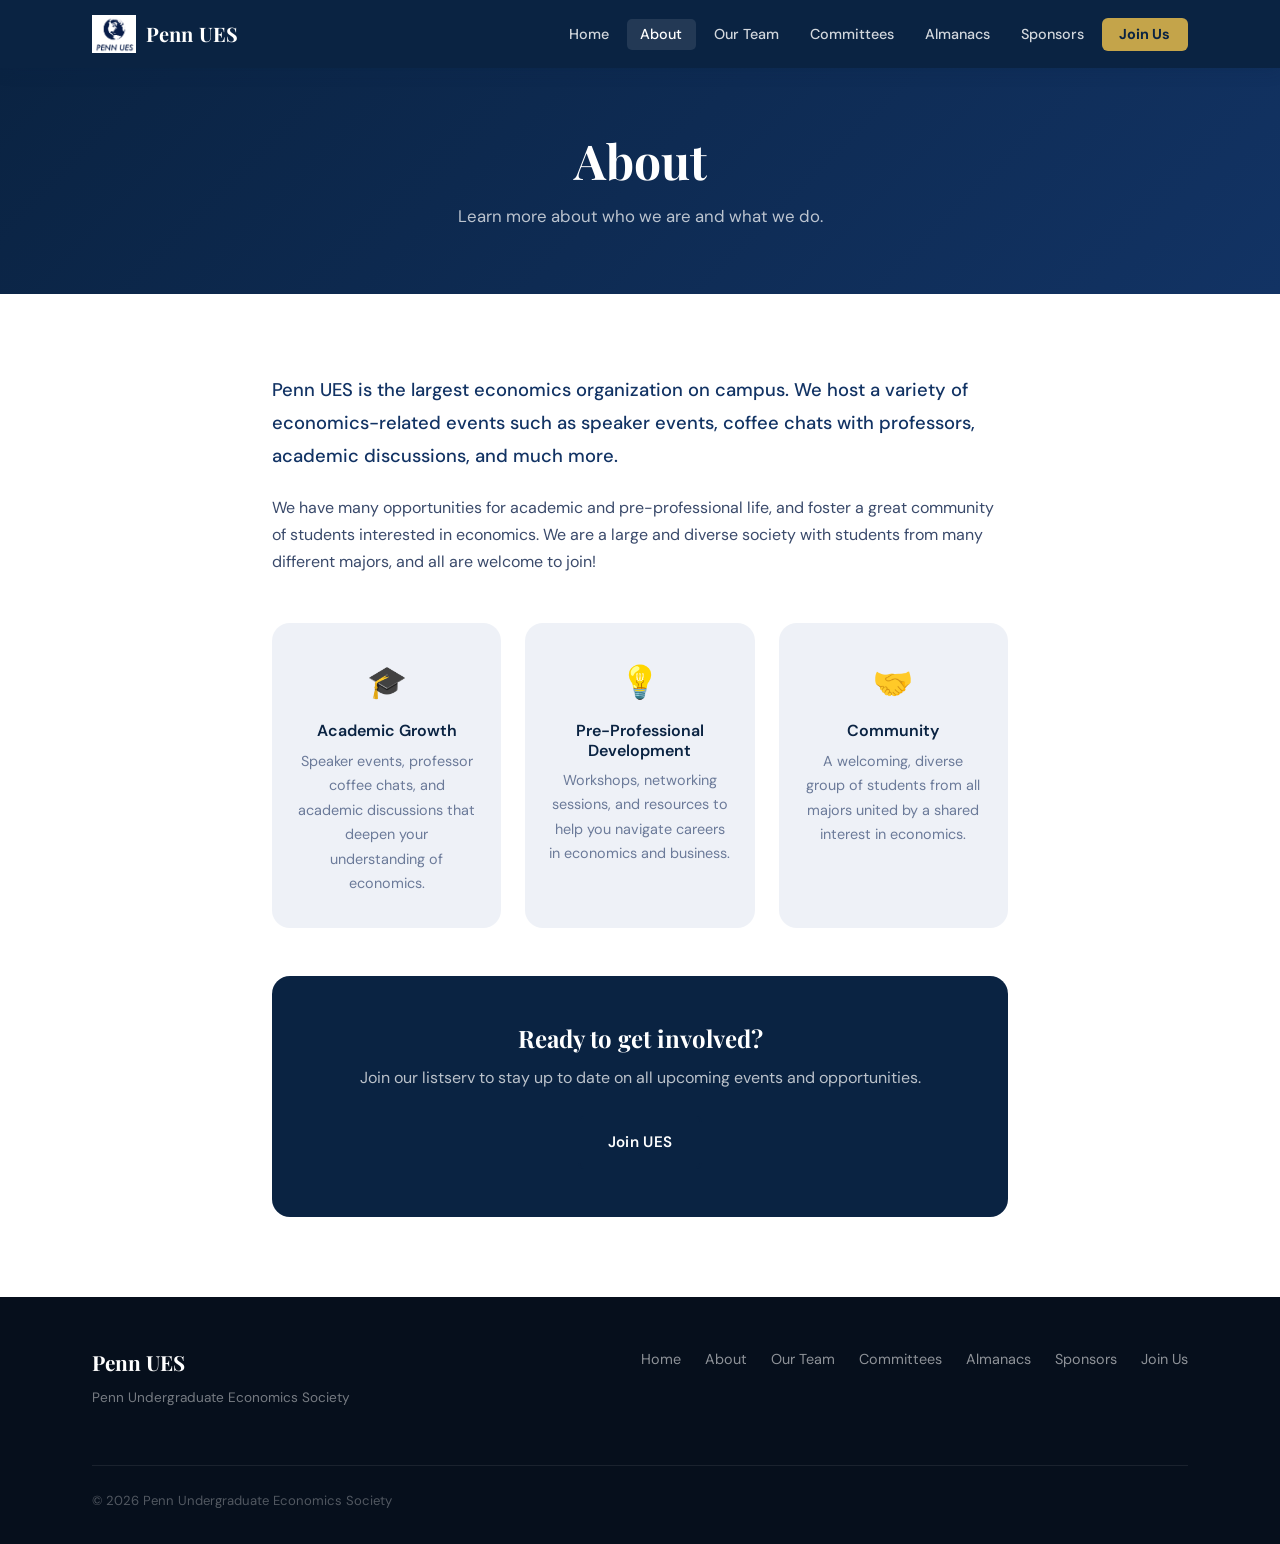
==== about.html @ 1532230e "Add files via upload" ====
<!DOCTYPE html>
<html lang="en">
<head>
  <meta charset="UTF-8">
  <meta name="viewport" content="width=device-width, initial-scale=1.0">
  <title>About – Penn UES</title>
  <link rel="stylesheet" href="css/style.css">
  <link href="https://fonts.googleapis.com/css2?family=Playfair+Display:wght@400;600;700&family=DM+Sans:wght@300;400;500;600&display=swap" rel="stylesheet">
</head>
<body>

  <nav class="navbar">
    <div class="nav-inner">
      <a href="index.html" class="nav-logo">
        <img src="images/logo.png" alt="Penn UES Logo" class="logo-img" onerror="this.style.display='none'; this.nextElementSibling.style.display='inline'">
        <span class="logo-text">Penn UES</span>
      </a>
      <button class="nav-toggle" aria-label="Toggle menu">&#9776;</button>
      <ul class="nav-links">
        <li><a href="index.html">Home</a></li>
        <li><a href="about.html" class="active">About</a></li>
        <li><a href="team.html">Our Team</a></li>
        <li><a href="committees.html">Committees</a></li>
        <li><a href="almanacs.html">Almanacs</a></li>
        <li><a href="sponsors.html">Sponsors</a></li>
        <li><a href="join.html" class="nav-cta">Join Us</a></li>
      </ul>
    </div>
  </nav>

  <section class="page-hero">
    <div class="container">
      <h1 class="page-title">About</h1>
      <p class="page-sub">Learn more about who we are and what we do.</p>
    </div>
  </section>

  <section class="section">
    <div class="container narrow">
      <p class="lead-text">Penn UES is the largest economics organization on campus. We host a variety of economics-related events such as speaker events, coffee chats with professors, academic discussions, and much more.</p>
      <p>We have many opportunities for academic and pre-professional life, and foster a great community of students interested in economics. We are a large and diverse society with students from many different majors, and all are welcome to join!</p>

      <div class="about-pillars">
        <div class="pillar">
          <div class="pillar-icon">🎓</div>
          <h3>Academic Growth</h3>
          <p>Speaker events, professor coffee chats, and academic discussions that deepen your understanding of economics.</p>
        </div>
        <div class="pillar">
          <div class="pillar-icon">💡</div>
          <h3>Pre-Professional Development</h3>
          <p>Workshops, networking sessions, and resources to help you navigate careers in economics and business.</p>
        </div>
        <div class="pillar">
          <div class="pillar-icon">🤝</div>
          <h3>Community</h3>
          <p>A welcoming, diverse group of students from all majors united by a shared interest in economics.</p>
        </div>
      </div>

      <div class="cta-block">
        <h2>Ready to get involved?</h2>
        <p>Join our listserv to stay up to date on all upcoming events and opportunities.</p>
        <a href="join.html" class="btn btn-primary">Join UES</a>
      </div>
    </div>
  </section>

  <footer class="footer">
    <div class="container footer-inner">
      <div class="footer-brand">
        <span class="footer-logo-text">Penn UES</span>
        <p>Penn Undergraduate Economics Society</p>
      </div>
      <ul class="footer-links">
        <li><a href="index.html">Home</a></li>
        <li><a href="about.html">About</a></li>
        <li><a href="team.html">Our Team</a></li>
        <li><a href="committees.html">Committees</a></li>
        <li><a href="almanacs.html">Almanacs</a></li>
        <li><a href="sponsors.html">Sponsors</a></li>
        <li><a href="join.html">Join Us</a></li>
      </ul>
      <p class="footer-copy">&copy; 2026 Penn Undergraduate Economics Society</p>
    </div>
  </footer>

  <script src="js/main.js"></script>
</body>
</html>
---- css/style.css ----
/* ============================================================
   PENN UES — Main Stylesheet
   Colors: Dark Blue (#0a2342) + White + Gold accent (#c4a44a)
   ============================================================ */

:root {
  --navy:      #0a2342;
  --navy-mid:  #123364;
  --navy-light:#1a4a8a;
  --gold:      #c4a44a;
  --gold-light:#e0c070;
  --white:     #ffffff;
  --off-white: #f7f8fc;
  --light-bg:  #eef1f7;
  --text:      #1a1a2e;
  --muted:     #6b7a99;
  --border:    #dde3ef;
  --radius:    10px;
  --radius-lg: 18px;
  --shadow:    0 4px 24px rgba(10,35,66,0.10);
  --shadow-lg: 0 8px 40px rgba(10,35,66,0.16);
  --transition: 0.22s ease;
}

*, *::before, *::after { box-sizing: border-box; margin: 0; padding: 0; }

html { scroll-behavior: smooth; }

body {
  font-family: 'DM Sans', sans-serif;
  color: var(--text);
  background: var(--white);
  line-height: 1.7;
  font-size: 16px;
}

img { max-width: 100%; display: block; }
a { color: inherit; text-decoration: none; }

/* ── TYPOGRAPHY ── */
h1, h2, h3 { font-family: 'Playfair Display', Georgia, serif; line-height: 1.2; }
p { color: #3a4a6b; }

.section-title {
  font-size: clamp(1.6rem, 3vw, 2.2rem);
  color: var(--navy);
  margin-bottom: 1rem;
}
.section-title.light { color: var(--white); }
.section-title.centered { text-align: center; }

.section-sub {
  color: var(--muted);
  font-size: 1.05rem;
  margin-bottom: 2.5rem;
}
.section-sub.centered { text-align: center; }

.lead-text {
  font-size: 1.15rem;
  color: var(--navy-mid);
  font-weight: 500;
  margin-bottom: 1.25rem;
  line-height: 1.8;
}

/* ── LAYOUT ── */
.container {
  max-width: 1160px;
  margin: 0 auto;
  padding: 0 2rem;
}
.container.narrow { max-width: 800px; }

.section {
  padding: 5rem 0;
}
.section-light { background: var(--light-bg); }
.section-dark  { background: var(--navy); }

.two-col {
  display: grid;
  grid-template-columns: 1fr 1fr;
  gap: 4rem;
  align-items: center;
}

/* ── BUTTONS ── */
.btn {
  display: inline-block;
  padding: 0.75rem 1.75rem;
  border-radius: 6px;
  font-family: 'DM Sans', sans-serif;
  font-weight: 600;
  font-size: 0.95rem;
  letter-spacing: 0.02em;
  transition: var(--transition);
  cursor: pointer;
  border: 2px solid transparent;
}
.btn-primary {
  background: var(--navy);
  color: var(--white);
  border-color: var(--navy);
}
.btn-primary:hover {
  background: var(--navy-mid);
  border-color: var(--navy-mid);
  transform: translateY(-1px);
  box-shadow: var(--shadow);
}
.btn-outline {
  background: transparent;
  color: var(--navy);
  border-color: var(--navy);
}
.btn-outline:hover {
  background: var(--navy);
  color: var(--white);
}
.btn-white {
  background: var(--white);
  color: var(--navy);
  border-color: var(--white);
}
.btn-white:hover {
  background: var(--off-white);
  transform: translateY(-1px);
  box-shadow: var(--shadow);
}
.btn-outline-white {
  background: transparent;
  color: var(--white);
  border-color: rgba(255,255,255,0.6);
}
.btn-outline-white:hover {
  background: rgba(255,255,255,0.12);
}
.btn-large {
  padding: 1rem 2.5rem;
  font-size: 1.05rem;
}

/* ── NAVBAR ── */
.navbar {
  position: sticky;
  top: 0;
  z-index: 100;
  background: var(--navy);
  box-shadow: 0 2px 16px rgba(10,35,66,0.18);
}
.nav-inner {
  max-width: 1160px;
  margin: 0 auto;
  padding: 0 2rem;
  display: flex;
  align-items: center;
  justify-content: space-between;
  height: 68px;
}
.nav-logo {
  display: flex;
  align-items: center;
  gap: 0.6rem;
  color: var(--white);
}
.logo-img { height: 38px; width: auto; }
.logo-text {
  font-family: 'Playfair Display', serif;
  font-size: 1.25rem;
  font-weight: 700;
  color: var(--white);
  letter-spacing: 0.01em;
}
.nav-links {
  list-style: none;
  display: flex;
  align-items: center;
  gap: 0.25rem;
}
.nav-links a {
  color: rgba(255,255,255,0.82);
  font-size: 0.9rem;
  font-weight: 500;
  padding: 0.4rem 0.85rem;
  border-radius: 5px;
  transition: var(--transition);
}
.nav-links a:hover,
.nav-links a.active {
  color: var(--white);
  background: rgba(255,255,255,0.10);
}
.nav-links .nav-cta {
  background: var(--gold);
  color: var(--navy) !important;
  font-weight: 700;
  padding: 0.45rem 1.1rem;
  border-radius: 6px;
}
.nav-links .nav-cta:hover {
  background: var(--gold-light);
  transform: translateY(-1px);
}
.nav-toggle {
  display: none;
  background: none;
  border: none;
  color: var(--white);
  font-size: 1.5rem;
  cursor: pointer;
}

/* ── HERO ── */
.hero {
  background: linear-gradient(135deg, var(--navy) 0%, var(--navy-mid) 60%, var(--navy-light) 100%);
  min-height: 540px;
  display: flex;
  align-items: center;
  position: relative;
  overflow: hidden;
  padding: 5rem 2rem;
}
.hero-content {
  max-width: 1160px;
  margin: 0 auto;
  width: 100%;
  position: relative;
  z-index: 2;
}
.hero-logo-wrap {
  margin-bottom: 1.75rem;
}
.hero-logo {
  height: 90px;
  width: auto;
}
.hero-eyebrow {
  color: var(--gold);
  font-size: 0.9rem;
  font-weight: 600;
  letter-spacing: 0.12em;
  text-transform: uppercase;
  margin-bottom: 1rem;
}
.hero-title {
  font-size: clamp(2.2rem, 5vw, 3.8rem);
  color: var(--white);
  line-height: 1.1;
  margin-bottom: 1.25rem;
}
.hero-sub {
  color: rgba(255,255,255,0.75);
  font-size: 1.15rem;
  max-width: 540px;
  margin-bottom: 2.5rem;
}
.hero-btns { display: flex; gap: 1rem; flex-wrap: wrap; }

/* Decorative rings */
.hero-decoration {
  position: absolute;
  right: -60px;
  top: 50%;
  transform: translateY(-50%);
  pointer-events: none;
  z-index: 1;
}
.deco-ring {
  border-radius: 50%;
  border: 2px solid rgba(196,164,74,0.2);
  position: absolute;
  top: 50%; left: 50%;
  transform: translate(-50%, -50%);
}
.ring1 { width: 320px; height: 320px; }
.ring2 { width: 500px; height: 500px; border-color: rgba(196,164,74,0.1); }
.ring3 { width: 680px; height: 680px; border-color: rgba(196,164,74,0.06); }

/* ── PAGE HERO (inner pages) ── */
.page-hero {
  background: linear-gradient(135deg, var(--navy) 0%, var(--navy-mid) 100%);
  padding: 4rem 2rem;
  text-align: center;
}
.page-title {
  font-size: clamp(2rem, 4vw, 3rem);
  color: var(--white);
  margin-bottom: 0.75rem;
}
.page-sub {
  color: rgba(255,255,255,0.72);
  max-width: 560px;
  margin: 0 auto;
  font-size: 1.05rem;
}

/* ── STAT CARDS ── */
.stat-grid {
  display: grid;
  grid-template-columns: 1fr 1fr;
  gap: 1.25rem;
}
.stat-card {
  background: var(--navy);
  border-radius: var(--radius-lg);
  padding: 1.75rem 1.5rem;
  display: flex;
  flex-direction: column;
  gap: 0.4rem;
  transition: var(--transition);
}
.stat-card:hover { transform: translateY(-3px); box-shadow: var(--shadow-lg); }
.stat-num {
  font-family: 'Playfair Display', serif;
  font-size: 1.9rem;
  font-weight: 700;
  color: var(--gold);
}
.stat-label {
  color: rgba(255,255,255,0.7);
  font-size: 0.85rem;
  font-weight: 500;
}

/* ── COMMITTEE GRID (homepage preview) ── */
.committee-grid {
  display: grid;
  grid-template-columns: repeat(auto-fit, minmax(190px, 1fr));
  gap: 1.25rem;
  margin-top: 1rem;
}
.committee-card {
  background: var(--white);
  border: 1.5px solid var(--border);
  border-radius: var(--radius-lg);
  padding: 2rem 1.5rem;
  text-align: center;
  transition: var(--transition);
  display: block;
}
.committee-card:hover {
  border-color: var(--navy);
  box-shadow: var(--shadow);
  transform: translateY(-3px);
}
.committee-icon { font-size: 2rem; margin-bottom: 0.75rem; }
.committee-card h3 {
  font-size: 1rem;
  color: var(--navy);
  margin-bottom: 0.5rem;
  font-family: 'DM Sans', sans-serif;
  font-weight: 600;
}
.committee-card p { font-size: 0.88rem; color: var(--muted); }

/* ── LISTSERV SECTION ── */
.listserv-inner {
  display: flex;
  align-items: center;
  justify-content: space-between;
  gap: 3rem;
  flex-wrap: wrap;
}
.listserv-text { flex: 1; min-width: 280px; }
.light-text { color: rgba(255,255,255,0.75); }

.social-links {
  display: flex;
  flex-direction: column;
  gap: 0.75rem;
}
.social-pill {
  display: flex;
  align-items: center;
  gap: 0.6rem;
  background: rgba(255,255,255,0.10);
  color: var(--white);
  padding: 0.65rem 1.25rem;
  border-radius: 50px;
  font-size: 0.9rem;
  font-weight: 500;
  transition: var(--transition);
  border: 1px solid rgba(255,255,255,0.15);
}
.social-pill:hover {
  background: rgba(255,255,255,0.18);
  transform: translateX(4px);
}

/* ── ABOUT PAGE ── */
.about-pillars {
  display: grid;
  grid-template-columns: repeat(auto-fit, minmax(200px, 1fr));
  gap: 1.5rem;
  margin: 3rem 0;
}
.pillar {
  background: var(--light-bg);
  border-radius: var(--radius-lg);
  padding: 2rem 1.5rem;
  text-align: center;
}
.pillar-icon { font-size: 2rem; margin-bottom: 0.75rem; }
.pillar h3 {
  color: var(--navy);
  margin-bottom: 0.5rem;
  font-size: 1rem;
  font-family: 'DM Sans', sans-serif;
  font-weight: 600;
}
.pillar p { font-size: 0.9rem; color: var(--muted); }
.cta-block {
  background: var(--navy);
  border-radius: var(--radius-lg);
  padding: 3rem 2.5rem;
  text-align: center;
  margin-top: 3rem;
}
.cta-block h2 { color: var(--white); margin-bottom: 0.75rem; }
.cta-block p { color: rgba(255,255,255,0.72); margin-bottom: 1.5rem; }

/* ── TEAM PAGE ── */
.team-section-label {
  font-size: 1.1rem;
  letter-spacing: 0.08em;
  text-transform: uppercase;
  color: var(--gold);
  font-family: 'DM Sans', sans-serif;
  font-weight: 700;
  margin-bottom: 1.5rem;
  padding-bottom: 0.5rem;
  border-bottom: 2px solid var(--border);
}
.team-grid {
  display: grid;
  grid-template-columns: repeat(auto-fill, minmax(180px, 1fr));
  gap: 1.5rem;
}
.presidents-grid {
  grid-template-columns: repeat(2, minmax(200px, 260px));
}
.team-card {
  background: var(--white);
  border: 1.5px solid var(--border);
  border-radius: var(--radius-lg);
  padding: 1.75rem 1.25rem;
  text-align: center;
  transition: var(--transition);
}
.team-card:hover {
  box-shadow: var(--shadow);
  transform: translateY(-3px);
  border-color: var(--navy);
}
.team-photo-wrap {
  width: 100px;
  height: 100px;
  border-radius: 50%;
  overflow: hidden;
  margin: 0 auto 1rem;
  background: var(--light-bg);
  border: 3px solid var(--border);
}
.team-photo-wrap img {
  width: 100%;
  height: 100%;
  object-fit: cover;
}
.team-card h3 {
  font-size: 1rem;
  color: var(--navy);
  font-family: 'DM Sans', sans-serif;
  font-weight: 600;
  margin-bottom: 0.3rem;
}
.team-role {
  font-size: 0.82rem;
  color: var(--gold);
  font-weight: 600;
  letter-spacing: 0.02em;
}

/* ── COMMITTEES FULL PAGE ── */
.committee-full-card {
  background: var(--white);
  border: 1.5px solid var(--border);
  border-radius: var(--radius-lg);
  padding: 2.25rem 2.5rem;
  margin-bottom: 1.5rem;
  transition: var(--transition);
}
.committee-full-card:hover {
  box-shadow: var(--shadow);
  border-color: var(--navy);
}
.committee-full-header {
  display: flex;
  align-items: center;
  gap: 1rem;
  margin-bottom: 1rem;
}
.committee-full-icon { font-size: 1.75rem; }
.committee-full-header h2 {
  font-size: 1.35rem;
  color: var(--navy);
}

/* ── ALMANAC PAGE ── */
.almanac-grid {
  display: grid;
  grid-template-columns: repeat(auto-fill, minmax(260px, 1fr));
  gap: 2rem;
}
.almanac-card {
  display: block;
  border-radius: var(--radius-lg);
  overflow: hidden;
  border: 1.5px solid var(--border);
  transition: var(--transition);
  background: var(--white);
}
.almanac-card:hover {
  box-shadow: var(--shadow-lg);
  transform: translateY(-4px);
  border-color: var(--navy);
}
.almanac-cover {
  aspect-ratio: 3/4;
  background: var(--light-bg);
  overflow: hidden;
  position: relative;
}
.almanac-cover img {
  width: 100%;
  height: 100%;
  object-fit: cover;
}
.almanac-cover-placeholder {
  display: none;
  width: 100%;
  height: 100%;
  background: linear-gradient(135deg, var(--navy) 0%, var(--navy-light) 100%);
  align-items: center;
  justify-content: center;
  position: absolute;
  top: 0; left: 0;
}
.almanac-cover-placeholder span {
  font-family: 'Playfair Display', serif;
  font-size: 1.5rem;
  color: var(--white);
}
.almanac-info {
  padding: 1.25rem 1.5rem;
}
.almanac-label {
  font-size: 0.78rem;
  text-transform: uppercase;
  letter-spacing: 0.1em;
  color: var(--gold);
  font-weight: 700;
}
.almanac-info h3 {
  font-size: 1rem;
  color: var(--navy);
  font-family: 'DM Sans', sans-serif;
  font-weight: 600;
  margin: 0.35rem 0 0.5rem;
}
.almanac-link {
  font-size: 0.88rem;
  color: var(--navy-light);
  font-weight: 600;
}

/* ── SPONSORS PAGE ── */
.sponsors-image-wrap {
  margin: 3rem auto 0;
  max-width: 700px;
}
.sponsors-img {
  width: 100%;
  border-radius: var(--radius-lg);
  box-shadow: var(--shadow);
}

/* ── JOIN PAGE ── */
.join-cta-block {
  background: var(--navy);
  border-radius: var(--radius-lg);
  padding: 3.5rem 2rem;
  text-align: center;
  margin-bottom: 3rem;
}
.join-icon { font-size: 3rem; margin-bottom: 1rem; }
.join-cta-block h2 {
  color: var(--white);
  margin-bottom: 0.75rem;
}
.join-cta-block p {
  color: rgba(255,255,255,0.72);
  max-width: 480px;
  margin: 0 auto 2rem;
}
.join-links-grid {
  display: grid;
  grid-template-columns: repeat(auto-fit, minmax(180px, 1fr));
  gap: 1.25rem;
}
.join-link-card {
  display: flex;
  flex-direction: column;
  align-items: center;
  gap: 0.5rem;
  background: var(--light-bg);
  border: 1.5px solid var(--border);
  border-radius: var(--radius-lg);
  padding: 2rem 1.25rem;
  transition: var(--transition);
  color: var(--navy);
}
.join-link-card:hover {
  background: var(--navy);
  border-color: var(--navy);
  color: var(--white);
  transform: translateY(-3px);
  box-shadow: var(--shadow);
}
.join-link-card span { font-weight: 600; font-size: 1rem; }
.join-link-card small { font-size: 0.8rem; color: var(--muted); }
.join-link-card:hover small { color: rgba(255,255,255,0.65); }
.join-link-card svg { transition: var(--transition); }

/* ── FOOTER ── */
.footer {
  background: #060f1c;
  padding: 3rem 0 2rem;
}
.footer-inner {
  display: flex;
  flex-wrap: wrap;
  align-items: flex-start;
  gap: 2rem;
  justify-content: space-between;
}
.footer-brand {
  display: flex;
  flex-direction: column;
  gap: 0.3rem;
}
.footer-logo-text {
  font-family: 'Playfair Display', serif;
  font-size: 1.3rem;
  color: var(--white);
  font-weight: 700;
}
.footer-brand p { color: rgba(255,255,255,0.45); font-size: 0.85rem; }
.footer-links {
  list-style: none;
  display: flex;
  flex-wrap: wrap;
  gap: 0.25rem 1.5rem;
}
.footer-links a {
  color: rgba(255,255,255,0.55);
  font-size: 0.9rem;
  transition: var(--transition);
}
.footer-links a:hover { color: var(--white); }
.footer-copy {
  width: 100%;
  color: rgba(255,255,255,0.3);
  font-size: 0.82rem;
  margin-top: 1.5rem;
  padding-top: 1.5rem;
  border-top: 1px solid rgba(255,255,255,0.08);
}

/* ── RESPONSIVE ── */
@media (max-width: 768px) {
  .two-col { grid-template-columns: 1fr; gap: 2.5rem; }
  .stat-grid { grid-template-columns: 1fr 1fr; }
  .listserv-inner { flex-direction: column; }
  .social-links { flex-direction: row; flex-wrap: wrap; }
  .presidents-grid { grid-template-columns: 1fr 1fr; }

  .nav-toggle { display: block; }
  .nav-links {
    display: none;
    position: absolute;
    top: 68px;
    left: 0; right: 0;
    background: var(--navy);
    flex-direction: column;
    padding: 1rem 2rem 2rem;
    gap: 0.25rem;
    box-shadow: 0 8px 24px rgba(0,0,0,0.3);
  }
  .nav-links.open { display: flex; }
  .nav-links a { padding: 0.6rem 1rem; }
  .navbar { position: relative; }

  .hero { padding: 3.5rem 1.5rem; }
  .section { padding: 3.5rem 0; }
  .committee-full-card { padding: 1.5rem; }
  .footer-inner { flex-direction: column; gap: 1.5rem; }
}

@media (max-width: 480px) {
  .stat-grid { grid-template-columns: 1fr 1fr; gap: 0.75rem; }
  .committee-grid { grid-template-columns: 1fr 1fr; }
  .presidents-grid { grid-template-columns: 1fr; }
  .almanac-grid { grid-template-columns: 1fr; }
}
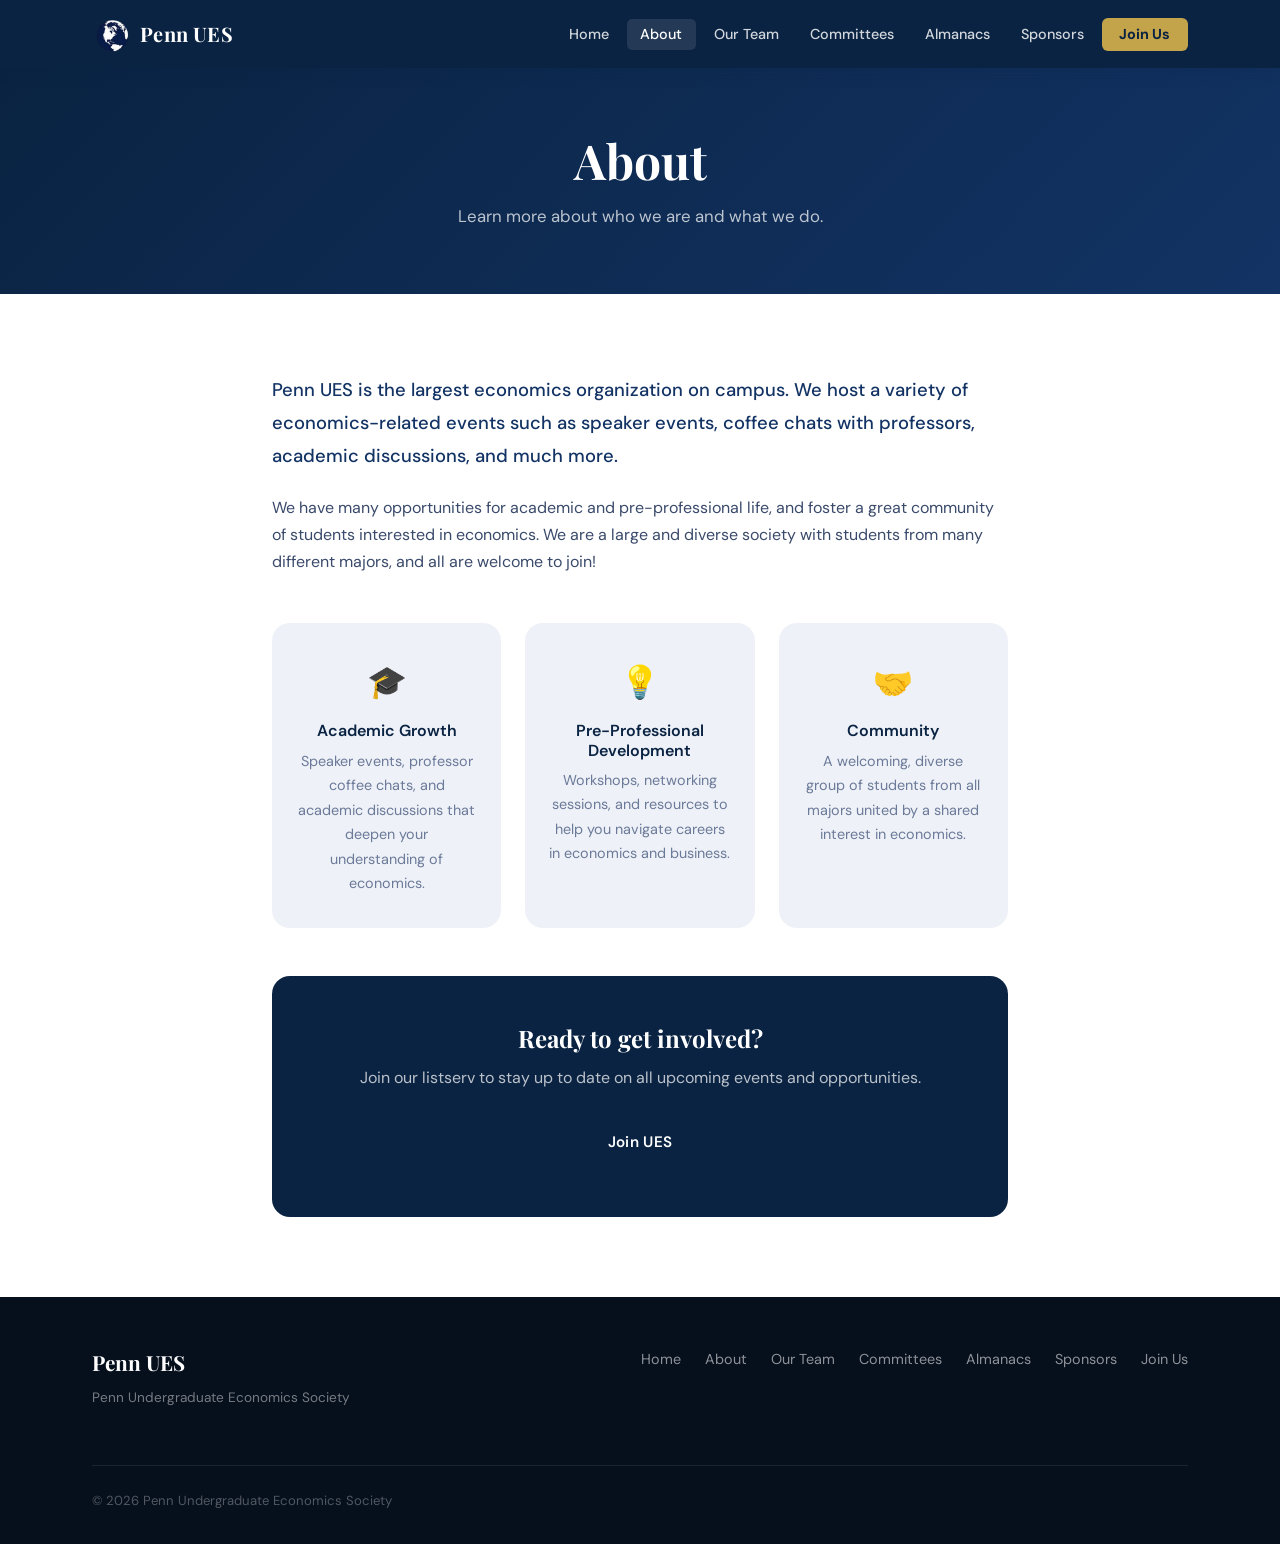
==== commit c8df9a8e: "Update about.html" ====
--- a/about.html
+++ b/about.html
@@ -4,6 +4,7 @@
   <meta charset="UTF-8">
   <meta name="viewport" content="width=device-width, initial-scale=1.0">
   <title>About – Penn UES</title>
+  <link rel="icon" type="image/png" href="favicon.png">
   <link rel="stylesheet" href="css/style.css">
   <link href="https://fonts.googleapis.com/css2?family=Playfair+Display:wght@400;600;700&family=DM+Sans:wght@300;400;500;600&display=swap" rel="stylesheet">
 </head>
